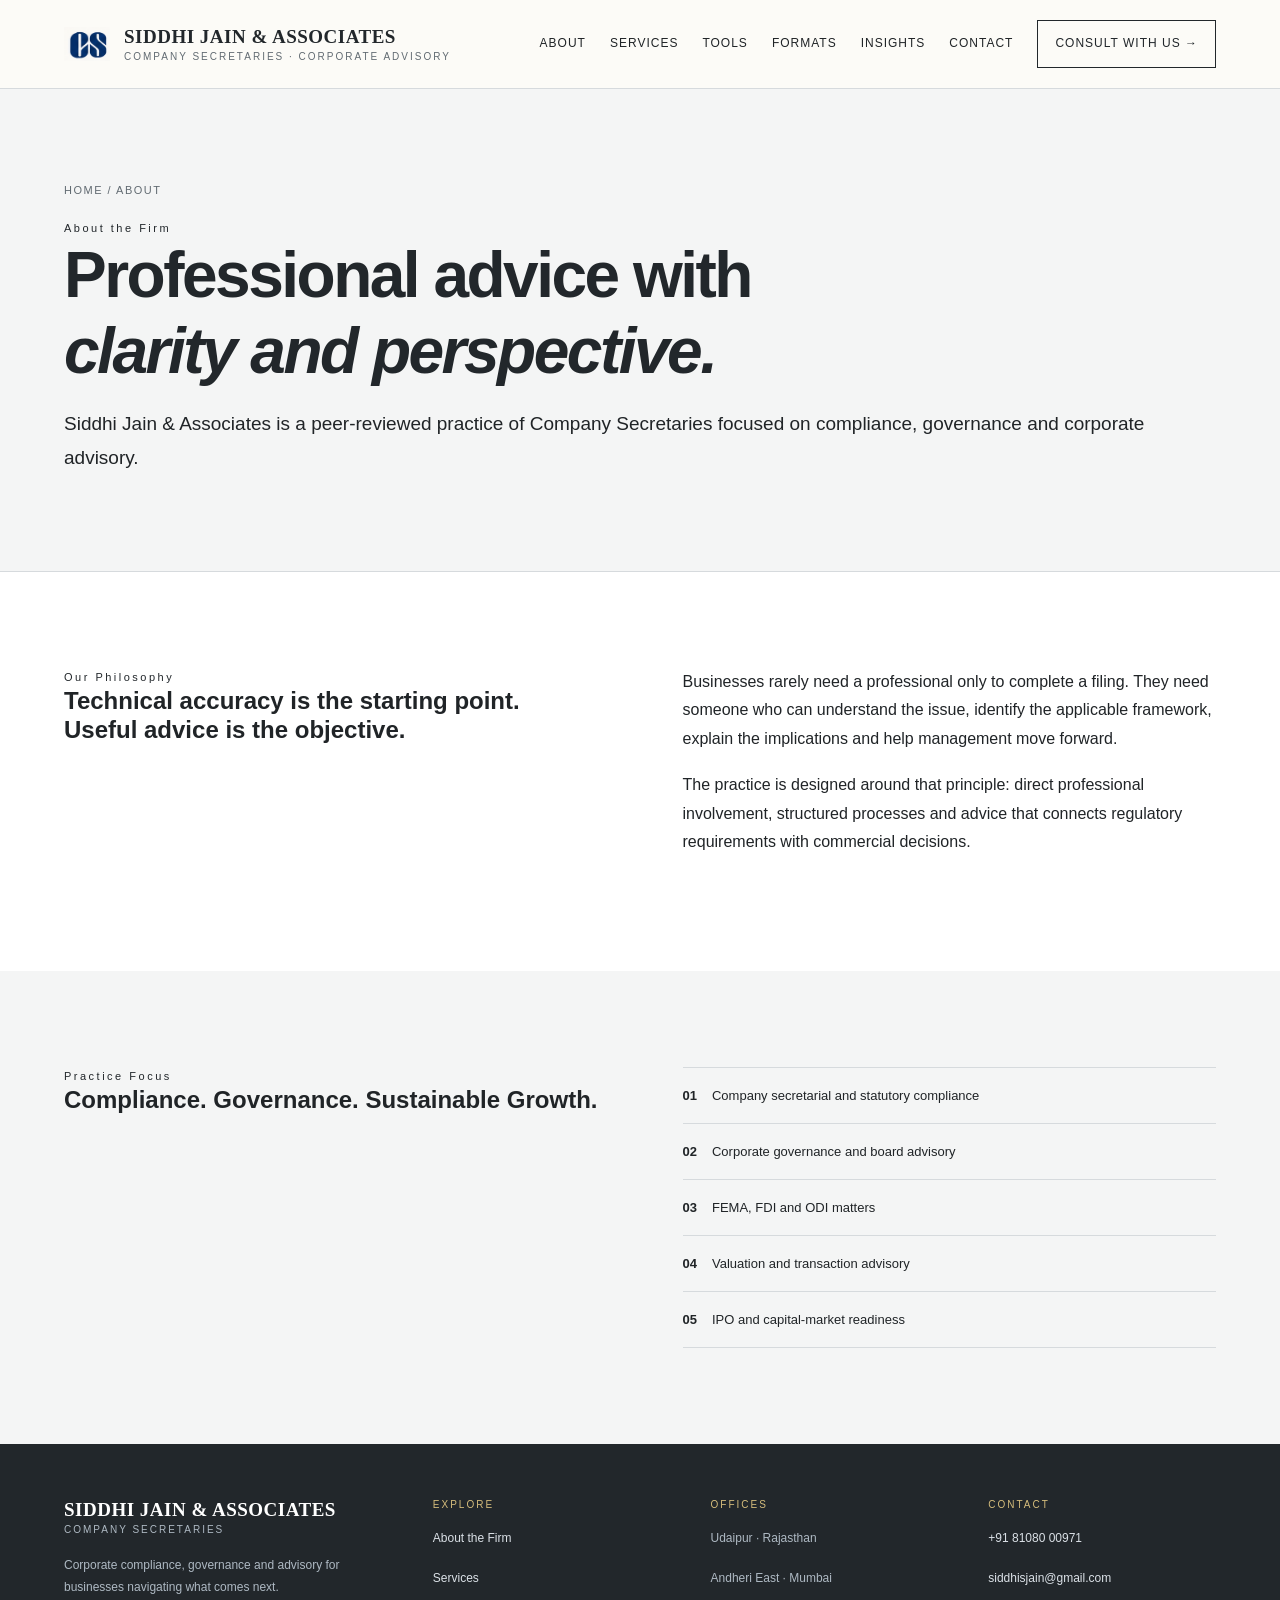
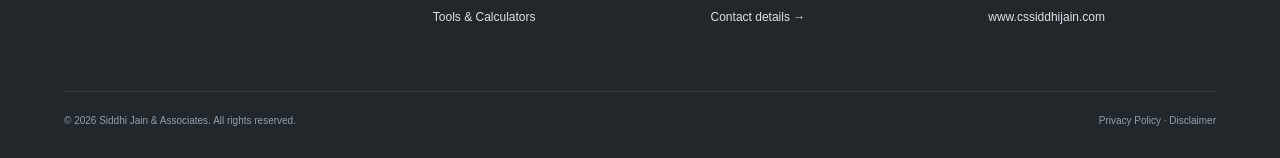
==== about.html @ 2a62d424 "Add files via upload Add static website and technical calculators" ====
<!doctype html>
<html lang="en"><head><meta charset="utf-8"><meta name="viewport" content="width=device-width,initial-scale=1">
<title>About Siddhi Jain & Associates | Company Secretaries</title><meta name="description" content="Learn about Siddhi Jain & Associates, a peer-reviewed Company Secretaries practice focused on corporate compliance, governance, FEMA and corporate advisory.">
<link rel="canonical" href="https://www.cssiddhijain.com/about.html">
<meta property="og:type" content="website">
<meta property="og:title" content="About Siddhi Jain & Associates | Company Secretaries">
<meta property="og:description" content="Learn about Siddhi Jain & Associates, a peer-reviewed Company Secretaries practice focused on corporate compliance, governance, FEMA and corporate advisory.">
<meta property="og:url" content="https://www.cssiddhijain.com/about.html">
<meta property="og:site_name" content="Siddhi Jain &amp; Associates">
<meta property="og:image" content="https://www.cssiddhijain.com/assets/og-image.jpg">
<meta property="og:image:alt" content="Siddhi Jain &amp; Associates — Company Secretaries &amp; Corporate Advisory">
<meta name="twitter:card" content="summary_large_image">
<meta name="twitter:title" content="About Siddhi Jain & Associates | Company Secretaries">
<meta name="twitter:description" content="Learn about Siddhi Jain & Associates, a peer-reviewed Company Secretaries practice focused on corporate compliance, governance, FEMA and corporate advisory.">
<meta name="twitter:image" content="https://www.cssiddhijain.com/assets/og-image.jpg">
<link rel="stylesheet" href="assets/style.css"><link rel="icon" type="image/png" href="assets/cs-logo-only.png"><script type="application/ld+json">{
  "@context":"https://schema.org",
  "@graph":[
    {
      "@type":"Organization",
      "@id":"https://www.cssiddhijain.com/#organization",
      "name":"Siddhi Jain & Associates",
      "description":"Company Secretaries and corporate advisory practice providing corporate compliance, governance, FEMA, valuation and transaction advisory services.",
      "url":"https://www.cssiddhijain.com/",
      "logo":"https://www.cssiddhijain.com/assets/cs-official-logo.png",
      "telephone":"+91 81080 00971",
      "email":"siddhisjain@gmail.com",
      "address":{
        "@type":"PostalAddress",
        "streetAddress":"22/E, Aashirvad Nagar, University Road",
        "addressLocality":"Udaipur",
        "addressRegion":"Rajasthan",
        "postalCode":"313001",
        "addressCountry":"IN"
      },
      "areaServed":["Rajasthan","Maharashtra","India"]
    },
    {
      "@type":"WebSite",
      "@id":"https://www.cssiddhijain.com/#website",
      "url":"https://www.cssiddhijain.com/",
      "name":"Siddhi Jain & Associates",
      "publisher":{"@id":"https://www.cssiddhijain.com/#organization"}
    }
  ]
}</script>
</head><body>
<header><div class="container nav">
<a class="logo" href="index.html"><span class="mark"><img class="cs-logo" src="assets/cs-logo-only.png" alt="Institute of Company Secretaries of India logo"></span><span class="logo-text">SIDDHI JAIN & ASSOCIATES<small>Company Secretaries · Corporate Advisory</small></span></a>
<nav class="navlinks"><a href="about.html">About</a><a href="services.html">Services</a><a href="tools.html">Tools</a><a href="downloads.html">Formats</a><a href="insights.html">Insights</a><a href="contact.html">Contact</a><a class="nav-cta" href="contact.html">Consult with us →</a></nav>
<button class="menu" data-menu aria-label="Menu">☰</button></div></header>

<section class="page-hero"><div class="container"><div class="breadcrumb">Home / About</div><div class="eyebrow">About the Firm</div><h1>Professional advice with<br><em>clarity and perspective.</em></h1><p class="lead">Siddhi Jain & Associates is a peer-reviewed practice of Company Secretaries focused on compliance, governance and corporate advisory.</p></div></section>
<section class="section"><div class="container two-col"><div><div class="eyebrow">Our Philosophy</div><h2>Technical accuracy is the starting point. Useful advice is the objective.</h2></div><div><p>Businesses rarely need a professional only to complete a filing. They need someone who can understand the issue, identify the applicable framework, explain the implications and help management move forward.</p><p>The practice is designed around that principle: direct professional involvement, structured processes and advice that connects regulatory requirements with commercial decisions.</p></div></div></section>
<section class="section ivory"><div class="container two-col"><div><div class="eyebrow">Practice Focus</div><h2>Compliance. Governance. Sustainable Growth.</h2></div><div class="checklist"><div class="check"><b>01</b><span>Company secretarial and statutory compliance</span></div><div class="check"><b>02</b><span>Corporate governance and board advisory</span></div><div class="check"><b>03</b><span>FEMA, FDI and ODI matters</span></div><div class="check"><b>04</b><span>Valuation and transaction advisory</span></div><div class="check"><b>05</b><span>IPO and capital-market readiness</span></div></div></div></section>

<footer><div class="container">
<div class="footer-grid">
<div><div class="logo-text" style="color:#fff">SIDDHI JAIN & ASSOCIATES<small style="color:#aeb9c3">Company Secretaries</small></div><p style="margin-top:20px">Corporate compliance, governance and advisory for businesses navigating what comes next.</p></div>
<div><h4>Explore</h4><p><a href="about.html">About the Firm</a></p><p><a href="services.html">Services</a></p><p><a href="tools.html">Tools & Calculators</a></p></div>
<div><h4>Offices</h4><p>Udaipur · Rajasthan</p><p>Andheri East · Mumbai</p><p><a href="contact.html">Contact details →</a></p></div>
<div><h4>Contact</h4><p><a href="tel:+918108000971">+91 81080 00971</a></p><p><a href="mailto:siddhisjain@gmail.com">siddhisjain@gmail.com</a></p><p><a href="https://www.cssiddhijain.com/" target="_blank">www.cssiddhijain.com</a></p></div>
</div>
<div class="copyright"><span>© 2026 Siddhi Jain & Associates. All rights reserved.</span><span>Privacy Policy · Disclaimer</span></div>
</div></footer><script src="assets/script.js"></script></body></html>
---- assets/style.css ----
:root{
  --navy:#102B46; --navy2:#173B5E; --gold:#B58A2A; --gold-soft:#D7C28D;
  --ivory:#F7F4ED; --paper:#FCFBF7; --ink:#172535; --muted:#65707A;
  --line:#DED9CE; --white:#fff;
}
*{box-sizing:border-box}
html{scroll-behavior:smooth}
body{margin:0;background:var(--paper);color:var(--ink);font-family:Inter,Arial,sans-serif;line-height:1.65;-webkit-font-smoothing:antialiased}
h1,h2,h3,h4{font-family:Georgia,"Times New Roman",serif;font-weight:400;line-height:1.12;margin:0 0 18px}
p{margin:0 0 16px}
a{color:inherit}
.container{width:min(1180px,88vw);margin:auto}
.topline{font-size:10px;letter-spacing:2.2px;text-transform:uppercase;color:#68727B}
header{position:sticky;top:0;z-index:20;background:rgba(252,251,247,.96);backdrop-filter:blur(12px);border-bottom:1px solid var(--line)}
.nav{min-height:84px;display:flex;align-items:center;justify-content:space-between;gap:30px}
.logo{display:flex;align-items:center;gap:14px;text-decoration:none}
.mark{width:46px;height:46px;display:grid;place-items:center}
.cs-logo{display:block;width:46px;height:auto;object-fit:contain}
.logo-text{font:600 18px Georgia,serif;letter-spacing:.5px;color:var(--navy)}
.logo-text small{display:block;font:9px Inter,Arial,sans-serif;letter-spacing:2px;text-transform:uppercase;color:var(--muted);margin-top:3px}
.navlinks{display:flex;align-items:center;gap:25px;font-size:11px;letter-spacing:1px;text-transform:uppercase}
.navlinks a{text-decoration:none}
.navlinks a:hover{color:var(--ink)}
.nav-cta{border:1px solid var(--gold);padding:12px 17px;color:var(--navy)}
.menu{display:none;background:none;border:0;font-size:24px;color:var(--navy)}
.hero-split{min-height:660px;display:grid;grid-template-columns:34% 32% 34%;background:var(--paper);overflow:hidden;border-bottom:1px solid var(--line);position:relative}
.hero-city{position:relative;min-height:660px;background-size:cover;background-position:center;overflow:hidden}
.hero-city:after{content:"";position:absolute;inset:0;pointer-events:none}.udaipur-city:after{background:linear-gradient(90deg,rgba(252,251,247,0) 0%,rgba(252,251,247,0) 55%,rgba(252,251,247,.28) 72%,rgba(252,251,247,.72) 88%,rgba(252,251,247,1) 100%)}.mumbai-city:after{background:linear-gradient(90deg,rgba(252,251,247,1) 0%,rgba(252,251,247,.72) 12%,rgba(252,251,247,.28) 28%,rgba(252,251,247,0) 45%,rgba(252,251,247,0) 100%)}
.udaipur-city{background-image:url("udaipur-hero-blended.jpg")}
.mumbai-city{background-image:url("mumbai-hero.jpg");background-position:center}
.hero-centre{position:relative;z-index:3;display:flex;flex-direction:column;justify-content:center;align-items:center;text-align:center;padding:78px 55px;background:linear-gradient(90deg,rgba(252,251,247,0) 0%,rgba(252,251,247,.94) 12%,rgba(252,251,247,.985) 24%,rgba(252,251,247,.985) 76%,rgba(252,251,247,.94) 88%,rgba(252,251,247,0) 100%);box-shadow:none}
.hero-centre h1{font-size:clamp(52px,5.2vw,78px);line-height:1.02;letter-spacing:-2.6px;color:var(--navy);margin:12px 0 20px}
.hero-centre h1 em{font-style:italic}
.hero-centre .lead{max-width:560px;font-size:18px;line-height:1.65}
.hero-centre .actions{justify-content:center;margin-top:28px}
.hero-note{margin-top:42px;display:flex;gap:26px;color:var(--muted);font-size:12px}
.hero-note div{padding-left:14px;border-left:1px solid #cfcfc8}
.city-label{display:none;position:absolute;z-index:3;top:58px;left:38px;color:#fff;text-shadow:0 2px 14px rgba(0,0,0,.35)}
.mumbai-city .city-label{left:auto;right:38px;text-align:right}
.city-label strong{display:block;font:700 12px Arial,Helvetica,sans-serif;letter-spacing:3px}
.city-label span{display:block;margin-top:7px;font:italic 13px Georgia,serif;letter-spacing:1px;text-transform:none}
.section{padding:92px 0}
.section.ivory{background:#F4F5F5}
.section-head{display:flex;justify-content:space-between;align-items:end;gap:50px;margin-bottom:45px}
.section-head h2{font-size:45px;letter-spacing:-1.5px;color:var(--navy)}
.section-head p{max-width:450px;color:var(--muted);font-size:13px}
.grid6{display:grid;grid-template-columns:repeat(3,1fr);border-top:1px solid var(--line);border-left:1px solid var(--line)}
.card{padding:30px;border-right:1px solid var(--line);border-bottom:1px solid var(--line);min-height:225px;background:var(--paper)}
.card .num{font:13px Georgia,serif;color:var(--ink)}
.card h3{font-size:24px;margin:17px 0 10px;color:var(--navy)}
.card p{font-size:12.5px;color:var(--muted);line-height:1.7}
.card a,.text-link{font-size:10px;letter-spacing:1.2px;text-transform:uppercase;color:var(--navy);text-decoration:none}
.band{background:#22272B;color:#fff;padding:50px 0}
.band-grid{display:grid;grid-template-columns:1.5fr 1fr;gap:60px;align-items:center}
.band h2{font-size:40px}
.band p{color:#d9e0e7;font-size:14px}
.band .btn{border-color:#d6bd7c;color:#fff}
.tools{display:grid;grid-template-columns:repeat(3,1fr);gap:15px}
.tool{border:1px solid var(--line);padding:25px;background:var(--paper)}
.tool-icon{font-size:24px;color:var(--ink);margin-bottom:15px}
.tool h3{font-size:21px;color:var(--navy)}
.tool p{font-size:12px;color:var(--muted)}
.insights{display:grid;grid-template-columns:repeat(3,1fr);gap:18px}
.article{border:1px solid var(--line);background:var(--paper)}
.article-img{height:145px;background:linear-gradient(135deg,#d8d1c4,#9fa7a8);display:grid;place-items:center;color:rgba(16,43,70,.38);font:70px Georgia,serif}
.article-body{padding:22px}
.article-tag{font-size:9px;letter-spacing:2px;text-transform:uppercase;color:var(--ink)}
.article h3{font-size:21px;color:var(--navy);margin-top:10px}
.article p{font-size:12px;color:var(--muted)}
.two-col{display:grid;grid-template-columns:1fr 1fr;gap:85px}
.checklist{border-top:1px solid var(--line)}
.check{display:flex;gap:15px;padding:16px 0;border-bottom:1px solid var(--line);font-size:13px}
.check b{color:var(--ink)}
.office-grid{display:grid;grid-template-columns:1fr 1fr;gap:18px}
.office{border:1px solid var(--line);padding:30px;background:var(--paper)}
.office h3{font-size:25px;color:var(--navy)}
.office .office-type{font-size:9px;letter-spacing:2px;text-transform:uppercase;color:var(--ink);margin-bottom:10px}
.contact-box{background:#F4F5F5;border:1px solid var(--line);padding:35px}
.contact-list{display:grid;gap:14px;font-size:13px;color:var(--muted)}
.contact-list a{text-decoration:none;color:var(--navy)}
footer{background:#22272B;color:#e9edf1;padding:55px 0 28px}
.footer-grid{display:grid;grid-template-columns:1.4fr 1fr 1fr 1fr;gap:40px}
footer h4{font:10px Inter,Arial,sans-serif;letter-spacing:2px;text-transform:uppercase;color:#d6bd7c}
footer a{text-decoration:none;color:#dbe1e7;font-size:12px}
footer p{font-size:12px;color:#aeb9c3}
.copyright{border-top:1px solid rgba(255,255,255,.12);margin-top:45px;padding-top:20px;font-size:10px;color:#91a0ad;display:flex;justify-content:space-between}
.image-credit{font-size:10px;color:#8d99a3;margin-top:12px;text-align:right}
.page-hero{padding:85px 0 70px;background:#F4F5F5;border-bottom:1px solid var(--line)}
.page-hero h1{font-size:60px;color:var(--navy);letter-spacing:-2.5px;max-width:850px}
.breadcrumb{font-size:10px;letter-spacing:1.5px;text-transform:uppercase;color:var(--muted);margin-bottom:18px}
.form{display:grid;gap:14px}
.form input,.form textarea,.form select{width:100%;padding:13px 14px;border:1px solid var(--line);background:white;font:13px Inter,Arial,sans-serif;color:var(--ink)}
.form textarea{min-height:150px;resize:vertical}
.result{font:25px Georgia,serif;color:var(--ink);margin-top:18px}
@media(max-width:900px){
 .navlinks{display:none}.menu{display:block}.hero-split{grid-template-columns:1fr}.hero-city{min-height:260px}.hero-centre{order:-1;min-height:520px;padding:68px 8vw}.mumbai-city{min-height:260px}.grid6,.tools,.insights{grid-template-columns:1fr 1fr}.two-col,.band-grid{grid-template-columns:1fr}.footer-grid{grid-template-columns:1fr 1fr}
}
@media(max-width:620px){
 .container{width:90vw}.section{padding:68px 0}.hero-centre h1{font-size:53px}.section-head{display:block}.section-head h2{font-size:38px}.grid6,.tools,.insights,.office-grid,.footer-grid{grid-template-columns:1fr}.hero-note{display:grid}.copyright{display:block}.copyright span{display:block;margin-top:8px}
}

.download-grid{display:grid;grid-template-columns:repeat(2,1fr);gap:14px}
.download-card{border:1px solid var(--line);padding:22px;background:var(--paper);display:flex;justify-content:space-between;gap:18px;align-items:center}
.download-card h3{font-size:19px;margin:0 0 5px;color:var(--navy)}
.download-card p{font-size:11px;color:var(--muted);margin:0}
.download-btn{white-space:nowrap;border:1px solid var(--gold);padding:10px 13px;text-decoration:none;font-size:9px;letter-spacing:1px;text-transform:uppercase;color:var(--navy)}
.download-tabs{display:flex;gap:10px;flex-wrap:wrap;margin-bottom:25px}
.download-tabs span{border:1px solid var(--line);padding:9px 13px;font-size:10px;text-transform:uppercase;letter-spacing:1px;color:var(--muted)}
@media(max-width:620px){.download-grid{grid-template-columns:1fr}.download-card{display:block}.download-btn{display:inline-block;margin-top:15px}}


/* 2026 refinement: restrained monochrome editorial system */
:root{
  --navy:#22272B; --navy2:#22272B; --gold:#22272B; --gold-soft:#8A9298;
  --ivory:#F4F5F5; --paper:#FFFFFF; --ink:#202427; --muted:#626B72;
  --line:#D6DADD; --white:#FFFFFF;
}
body{font-size:16px;line-height:1.72;background:var(--paper);color:var(--ink)}
h1,h2,h3,h4{line-height:1.18}
.nav{min-height:88px}.navlinks{font-size:12px;gap:27px}.logo-text{font-size:19px}.logo-text small{font-size:10px}
.section{padding:104px 0}.section-head{margin-bottom:52px}.section-head h2{font-size:48px}.section-head p{font-size:15px}.eyebrow{font-size:11px;letter-spacing:2.5px;color:var(--navy)}
.card{padding:34px;min-height:240px}.card h3{font-size:26px}.card p,.article p,.tool p{font-size:14px}.tool{padding:30px}.tool h3{font-size:23px}
.page-hero{padding:92px 0 78px;background:#F4F5F5}.page-hero h1{font-size:64px}.breadcrumb{font-size:11px}
.form input,.form textarea,.form select{font-size:15px;padding:14px 15px}
footer{background:#1F2B35}
/* Tools: larger controls, calmer tables, no decorative gold panels */
.tool-tabs{gap:0;border-bottom:1px solid var(--line);margin:35px 0 38px}.tool-tab{padding:15px 19px;font-size:12px;background:#fff;border:0;border-bottom:2px solid transparent}.tool-tab.active{background:#fff;color:var(--navy);border-color:var(--navy)}
.tool-card{padding:38px;background:#fff;border:1px solid var(--line)}.tool-card h2{font-size:36px;margin-bottom:10px}.tool-meta{font-size:14px;line-height:1.65;margin-bottom:28px}.tool-card label{font-size:13px;margin-bottom:18px}.tool-card input,.tool-card select{font-size:15px;padding:14px 13px;margin-top:9px}.tool-card button{font-size:12px;padding:15px 22px;background:var(--navy)}
.result-panel{margin-top:28px;padding:24px;border-left:2px solid #22272B;background:#F7F8F8}.result-grid{gap:16px}.metric{padding:18px}.metric small{font-size:12px}.metric b{font-size:20px}.notice{padding:18px 20px;background:#F3F5F5;border:1px solid var(--line);font-size:14px}.legal{font-size:12px;line-height:1.65}.mini-table{font-size:14px}.mini-table th,.mini-table td{padding:14px 13px}.mini-table th{background:#F1F3F4}.calendar-group{margin-top:28px}.calendar-group h3{font-size:22px;margin-bottom:10px;color:var(--navy)}
@media(max-width:800px){.tool-card{padding:24px}.page-hero h1{font-size:50px}.section-head h2{font-size:40px}}

/* Final monochrome refinement */
body{font-family:Arial,Helvetica,sans-serif;font-size:16px;line-height:1.78;color:#202427}
h1,h2,h3,h4{font-family:Arial,Helvetica,sans-serif;font-weight:600}
p{margin-bottom:18px}.container{width:min(1200px,90vw)}
.navlinks{font-size:12px;gap:24px}.nav-cta{border-color:#22272B}
.hero h1{font-size:clamp(48px,5.8vw,76px);font-weight:600;letter-spacing:-1.8px}.lead{font-family:Arial,Helvetica,sans-serif;font-size:19px}
.section{padding:96px 0}.section-head h2{font-size:44px;font-weight:600}.card{padding:34px}.card h3{font-size:24px}.tool{padding:30px}.tool h3{font-size:22px}.download-card{padding:28px}.download-card h3{font-size:20px}
.tool-card{padding:40px}.tool-card h2{font-size:34px}.tool-card label{font-size:14px}.tool-card input,.tool-card select{min-height:50px}.tool-card button{min-height:50px}
.mini-table{font-size:15px}.mini-table th,.mini-table td{padding:16px}.notice{padding:20px;font-size:14px}
footer{background:#22272B}.footer-grid{gap:50px}
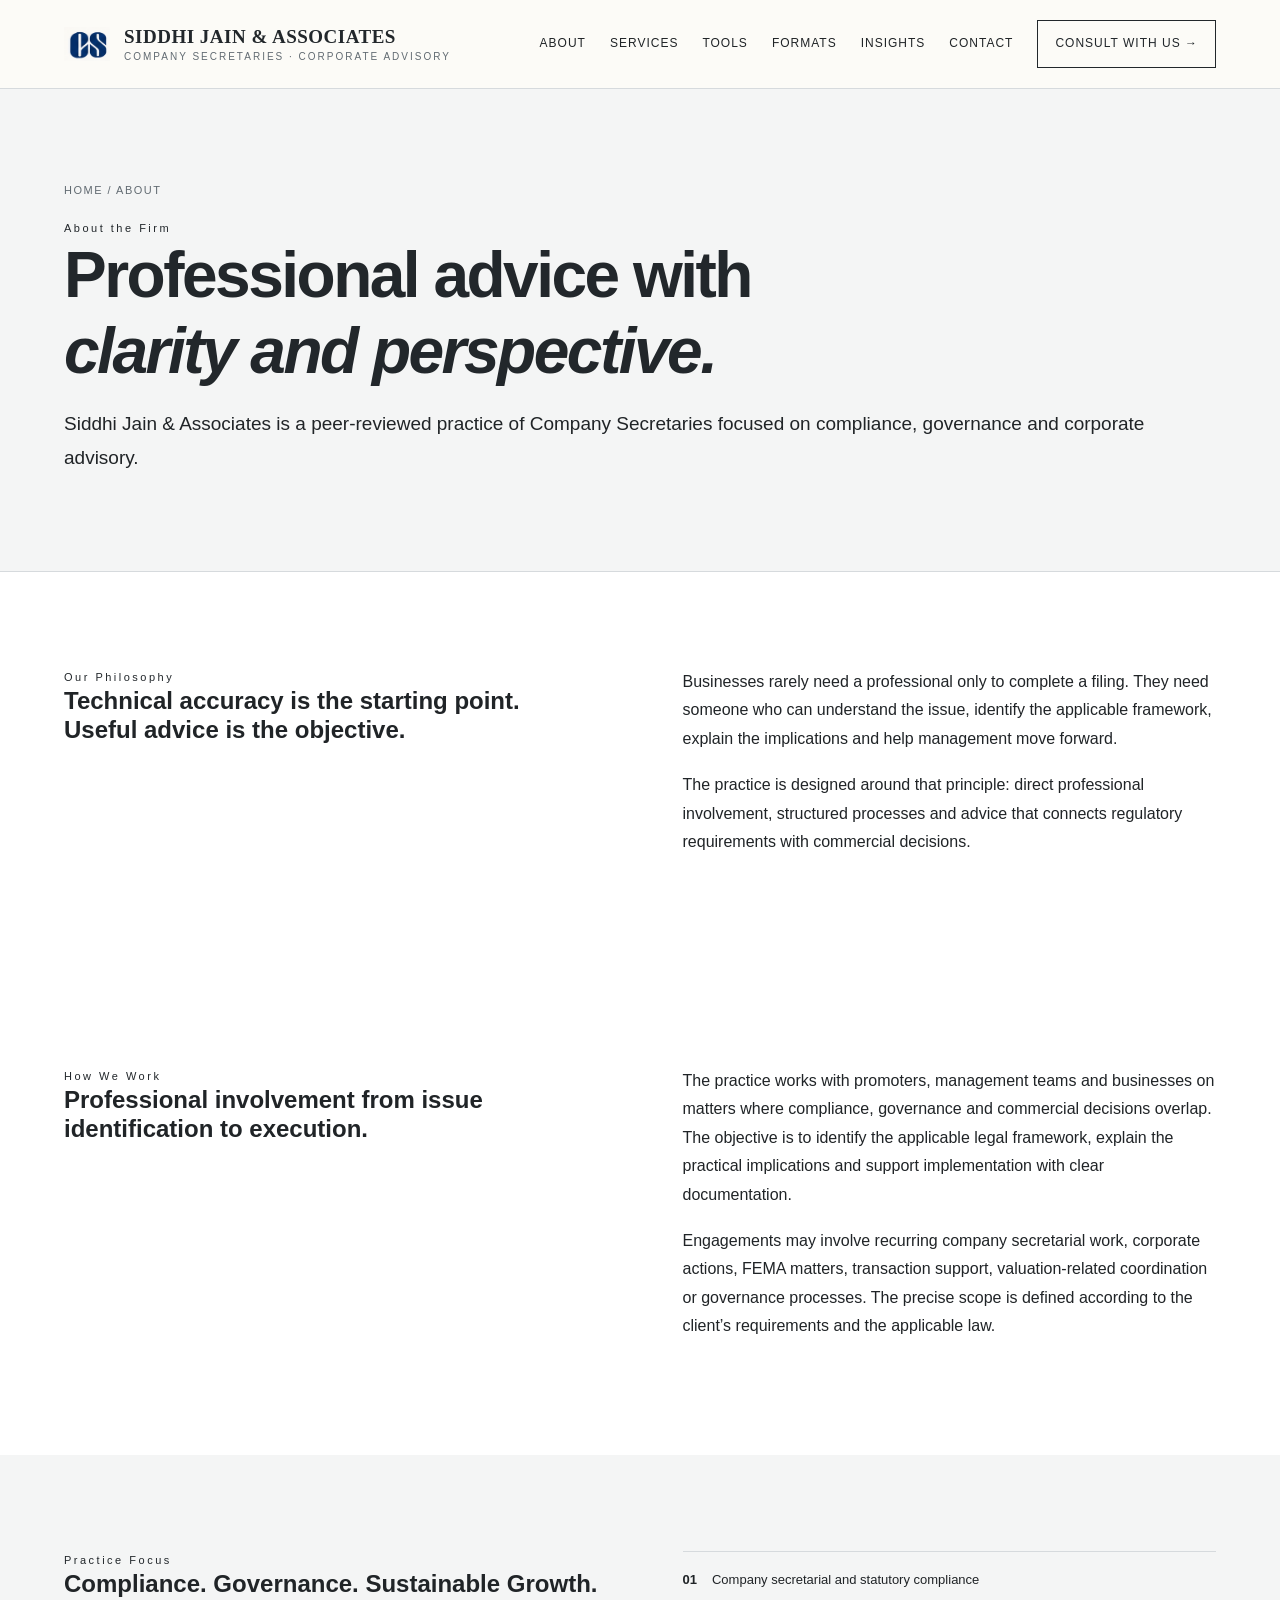
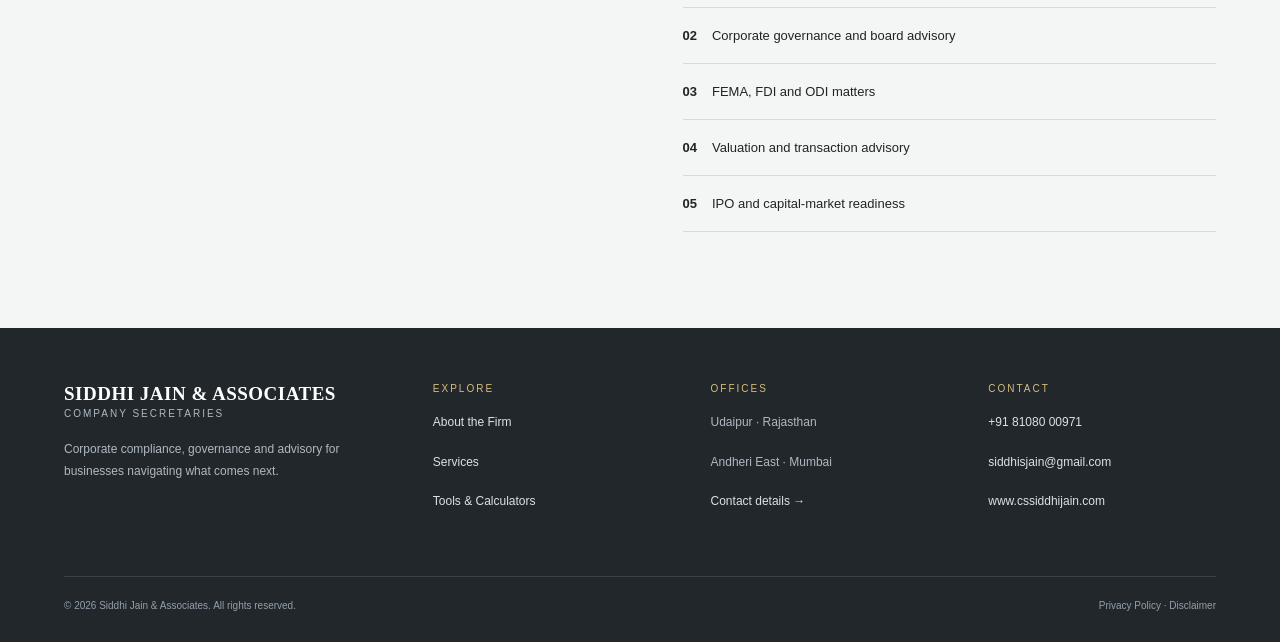
==== commit 218a32f8: "SEO: strengthen About page content" ====
--- a/about.html
+++ b/about.html
@@ -52,7 +52,7 @@
 
 <section class="page-hero"><div class="container"><div class="breadcrumb">Home / About</div><div class="eyebrow">About the Firm</div><h1>Professional advice with<br><em>clarity and perspective.</em></h1><p class="lead">Siddhi Jain & Associates is a peer-reviewed practice of Company Secretaries focused on compliance, governance and corporate advisory.</p></div></section>
 <section class="section"><div class="container two-col"><div><div class="eyebrow">Our Philosophy</div><h2>Technical accuracy is the starting point. Useful advice is the objective.</h2></div><div><p>Businesses rarely need a professional only to complete a filing. They need someone who can understand the issue, identify the applicable framework, explain the implications and help management move forward.</p><p>The practice is designed around that principle: direct professional involvement, structured processes and advice that connects regulatory requirements with commercial decisions.</p></div></div></section>
-<section class="section ivory"><div class="container two-col"><div><div class="eyebrow">Practice Focus</div><h2>Compliance. Governance. Sustainable Growth.</h2></div><div class="checklist"><div class="check"><b>01</b><span>Company secretarial and statutory compliance</span></div><div class="check"><b>02</b><span>Corporate governance and board advisory</span></div><div class="check"><b>03</b><span>FEMA, FDI and ODI matters</span></div><div class="check"><b>04</b><span>Valuation and transaction advisory</span></div><div class="check"><b>05</b><span>IPO and capital-market readiness</span></div></div></div></section>
+<section class="section"><div class="container two-col"><div><div class="eyebrow">How We Work</div><h2>Professional involvement from issue identification to execution.</h2></div><div><p>The practice works with promoters, management teams and businesses on matters where compliance, governance and commercial decisions overlap. The objective is to identify the applicable legal framework, explain the practical implications and support implementation with clear documentation.</p><p>Engagements may involve recurring company secretarial work, corporate actions, FEMA matters, transaction support, valuation-related coordination or governance processes. The precise scope is defined according to the client’s requirements and the applicable law.</p></div></div></section><section class="section ivory"><div class="container two-col"><div><div class="eyebrow">Practice Focus</div><h2>Compliance. Governance. Sustainable Growth.</h2></div><div class="checklist"><div class="check"><b>01</b><span>Company secretarial and statutory compliance</span></div><div class="check"><b>02</b><span>Corporate governance and board advisory</span></div><div class="check"><b>03</b><span>FEMA, FDI and ODI matters</span></div><div class="check"><b>04</b><span>Valuation and transaction advisory</span></div><div class="check"><b>05</b><span>IPO and capital-market readiness</span></div></div></div></section>
 
 <footer><div class="container">
 <div class="footer-grid">
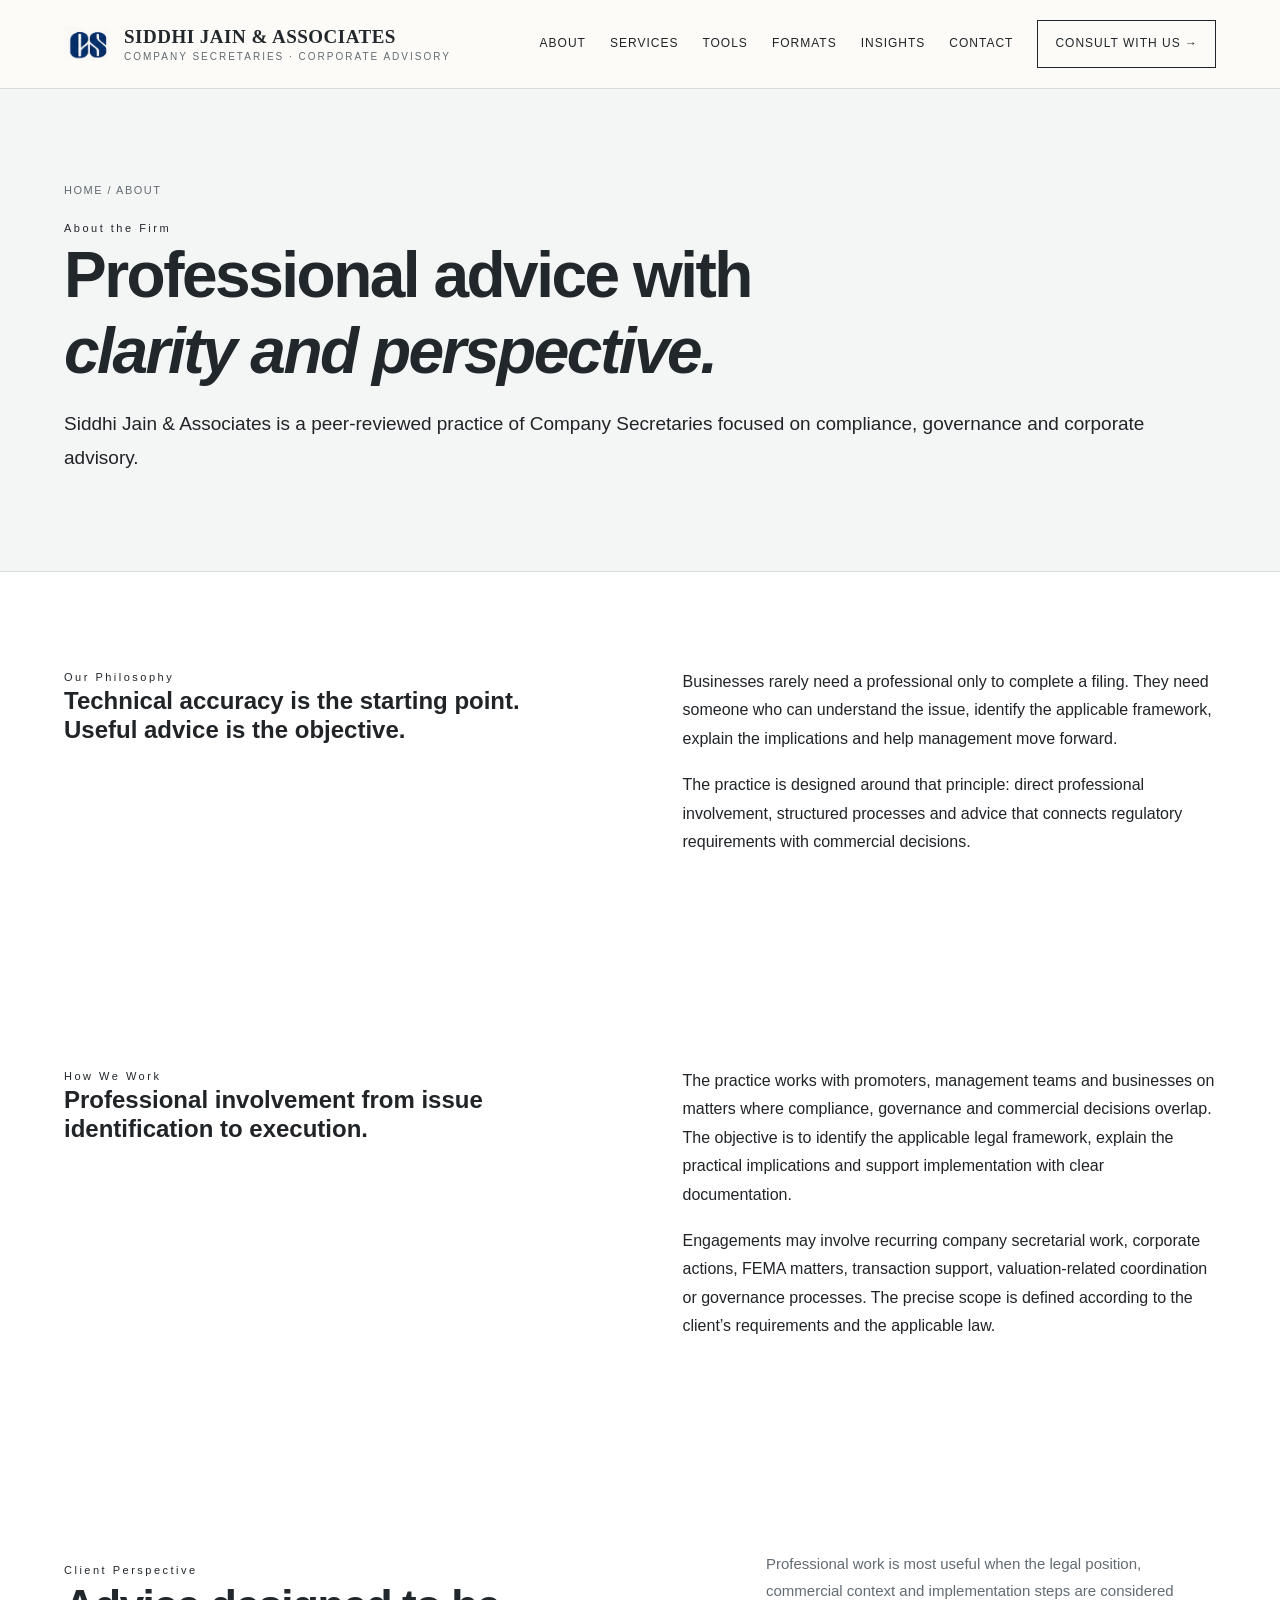
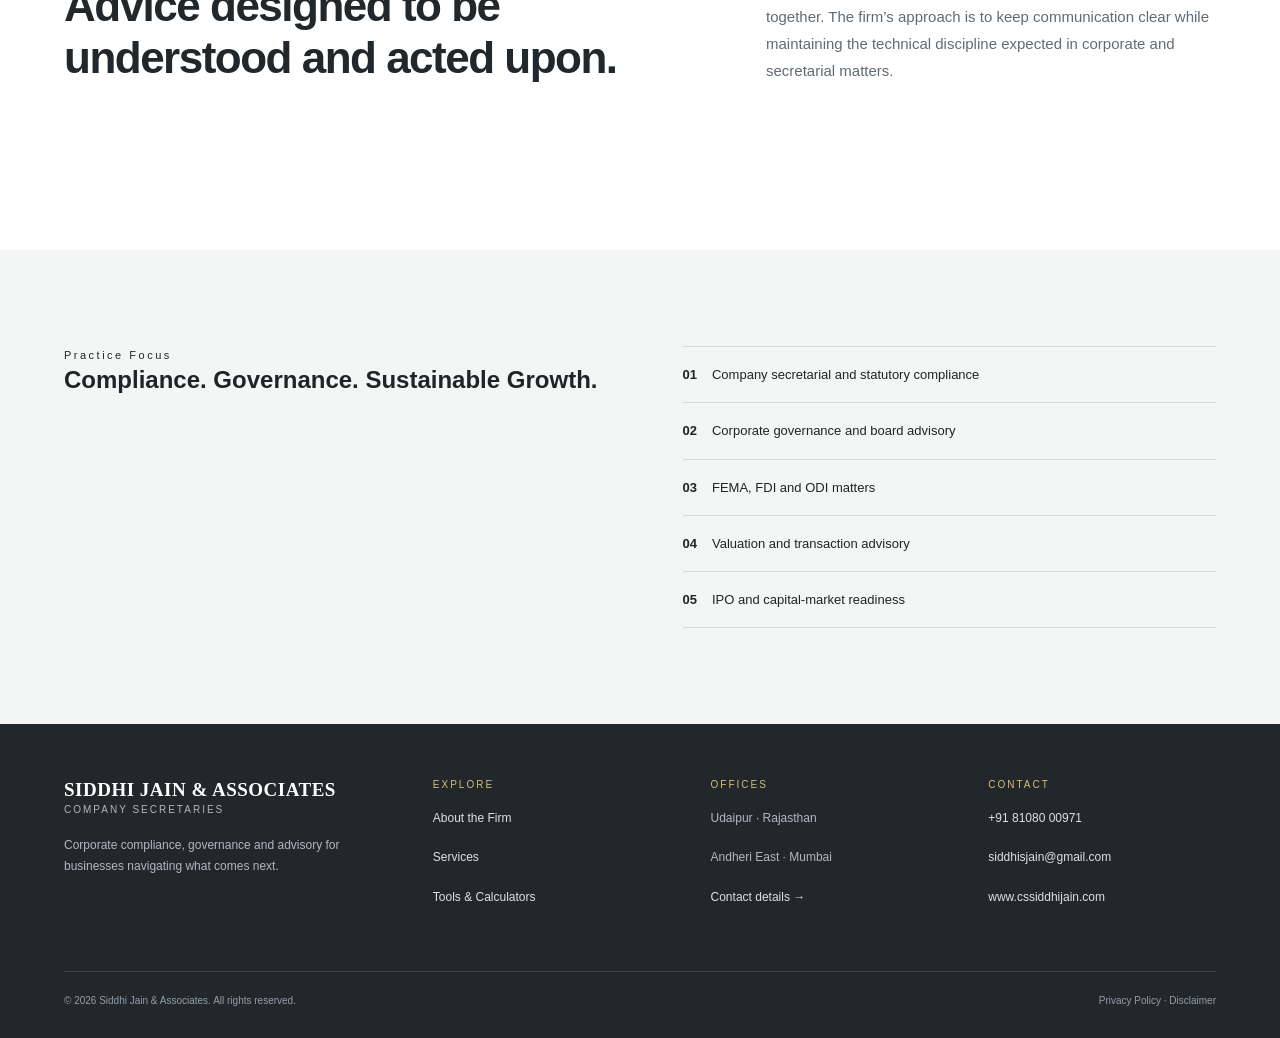
==== commit 94c77842: "SEO: complete About page content improvement" ====
--- a/about.html
+++ b/about.html
@@ -52,7 +52,7 @@
 
 <section class="page-hero"><div class="container"><div class="breadcrumb">Home / About</div><div class="eyebrow">About the Firm</div><h1>Professional advice with<br><em>clarity and perspective.</em></h1><p class="lead">Siddhi Jain & Associates is a peer-reviewed practice of Company Secretaries focused on compliance, governance and corporate advisory.</p></div></section>
 <section class="section"><div class="container two-col"><div><div class="eyebrow">Our Philosophy</div><h2>Technical accuracy is the starting point. Useful advice is the objective.</h2></div><div><p>Businesses rarely need a professional only to complete a filing. They need someone who can understand the issue, identify the applicable framework, explain the implications and help management move forward.</p><p>The practice is designed around that principle: direct professional involvement, structured processes and advice that connects regulatory requirements with commercial decisions.</p></div></div></section>
-<section class="section"><div class="container two-col"><div><div class="eyebrow">How We Work</div><h2>Professional involvement from issue identification to execution.</h2></div><div><p>The practice works with promoters, management teams and businesses on matters where compliance, governance and commercial decisions overlap. The objective is to identify the applicable legal framework, explain the practical implications and support implementation with clear documentation.</p><p>Engagements may involve recurring company secretarial work, corporate actions, FEMA matters, transaction support, valuation-related coordination or governance processes. The precise scope is defined according to the client’s requirements and the applicable law.</p></div></div></section><section class="section ivory"><div class="container two-col"><div><div class="eyebrow">Practice Focus</div><h2>Compliance. Governance. Sustainable Growth.</h2></div><div class="checklist"><div class="check"><b>01</b><span>Company secretarial and statutory compliance</span></div><div class="check"><b>02</b><span>Corporate governance and board advisory</span></div><div class="check"><b>03</b><span>FEMA, FDI and ODI matters</span></div><div class="check"><b>04</b><span>Valuation and transaction advisory</span></div><div class="check"><b>05</b><span>IPO and capital-market readiness</span></div></div></div></section>
+<section class="section"><div class="container two-col"><div><div class="eyebrow">How We Work</div><h2>Professional involvement from issue identification to execution.</h2></div><div><p>The practice works with promoters, management teams and businesses on matters where compliance, governance and commercial decisions overlap. The objective is to identify the applicable legal framework, explain the practical implications and support implementation with clear documentation.</p><p>Engagements may involve recurring company secretarial work, corporate actions, FEMA matters, transaction support, valuation-related coordination or governance processes. The precise scope is defined according to the client’s requirements and the applicable law.</p></div></div></section><section class="section"><div class="container"><div class="section-head"><div><div class="eyebrow">Client Perspective</div><h2>Advice designed to be understood and acted upon.</h2></div><p>Professional work is most useful when the legal position, commercial context and implementation steps are considered together. The firm’s approach is to keep communication clear while maintaining the technical discipline expected in corporate and secretarial matters.</p></div></div></section><section class="section ivory"><div class="container two-col"><div><div class="eyebrow">Practice Focus</div><h2>Compliance. Governance. Sustainable Growth.</h2></div><div class="checklist"><div class="check"><b>01</b><span>Company secretarial and statutory compliance</span></div><div class="check"><b>02</b><span>Corporate governance and board advisory</span></div><div class="check"><b>03</b><span>FEMA, FDI and ODI matters</span></div><div class="check"><b>04</b><span>Valuation and transaction advisory</span></div><div class="check"><b>05</b><span>IPO and capital-market readiness</span></div></div></div></section>
 
 <footer><div class="container">
 <div class="footer-grid">
